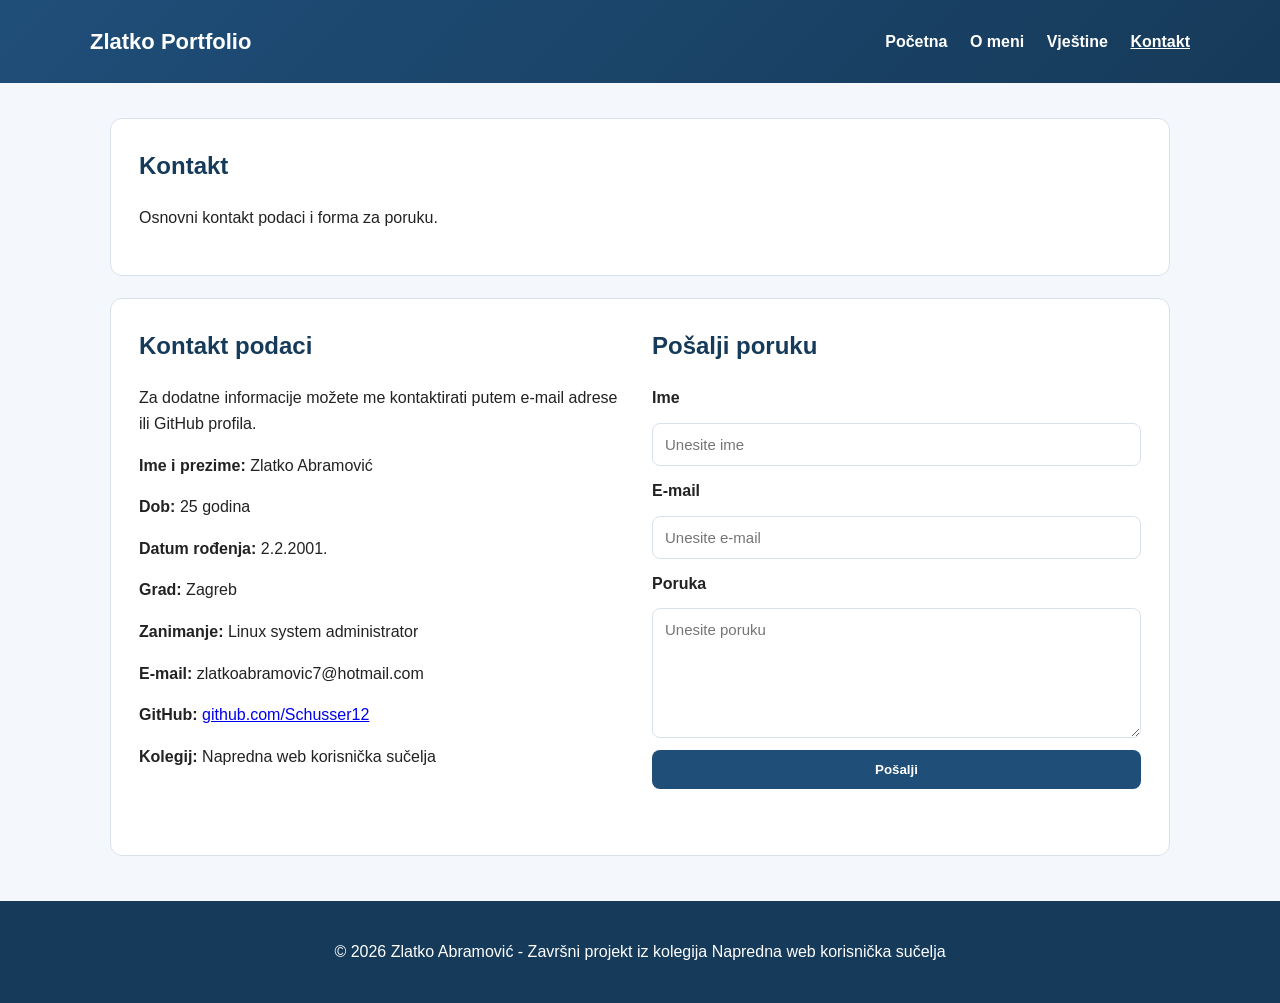
==== kontakt.html @ f06bba99 "Add files via upload Dodani fajlovi za NWKS portfolio" ====
<!DOCTYPE html>
<html lang="hr">
<head>
  <meta charset="UTF-8">
  <meta name="description" content="Kontakt stranica osobnog portfolija.">
  <meta name="viewport" content="width=device-width, initial-scale=1.0">
  <title>Kontakt - Zlatko Abramović</title>
  <link rel="stylesheet" href="style.css">
</head>
<body>
<header>
  <div class="navbar">
    <div class="logo">Zlatko Portfolio</div>
    <nav>
      <a href="index.html" class="">Početna</a>
<a href="o-meni.html" class="">O meni</a>
<a href="vjestine.html" class="">Vještine</a>
<a href="kontakt.html" class="active">Kontakt</a>
    </nav>
  </div>
  
</header>


<main>
  <section class="page-title">
    <h1>Kontakt</h1>
    <p>Osnovni kontakt podaci i forma za poruku.</p>
  </section>

  <section class="section contact-box">
    <div>
      <h2>Kontakt podaci</h2>
      <p>Za dodatne informacije možete me kontaktirati putem e-mail adrese ili GitHub profila.</p>
      <p><strong>Ime i prezime:</strong> Zlatko Abramović</p>
      <p><strong>Dob:</strong> 25 godina</p>
      <p><strong>Datum rođenja:</strong> 2.2.2001.</p>
      <p><strong>Grad:</strong> Zagreb</p>
      <p><strong>Zanimanje:</strong> Linux system administrator</p>
      <p><strong>E-mail:</strong> zlatkoabramovic7@hotmail.com</p>
      <p><strong>GitHub:</strong> <a href="https://github.com/Schusser12" target="_blank">github.com/Schusser12</a></p>
      <p><strong>Kolegij:</strong> Napredna web korisnička sučelja</p>
    </div>

    <div>
      <h2>Pošalji poruku</h2>
      <form id="contactForm">
        <label for="name">Ime</label>
        <input type="text" id="name" name="name" placeholder="Unesite ime" required>

        <label for="email">E-mail</label>
        <input type="email" id="email" name="email" placeholder="Unesite e-mail" required>

        <label for="message">Poruka</label>
        <textarea id="message" name="message" placeholder="Unesite poruku" required></textarea>

        <button type="submit">Pošalji</button>
        <p id="formMessage"></p>
      </form>
    </div>
  </section>
</main>

<footer>
  <p>© 2026 Zlatko Abramović - Završni projekt iz kolegija Napredna web korisnička sučelja</p>
</footer>

<script src="script.js"></script>
</body>
</html>
---- style.css ----
:root {
  --primary: #1f4e79;
  --primary-dark: #163a59;
  --accent: #2f80ed;
  --background: #f4f7fb;
  --text: #222;
  --muted: #666;
  --white: #fff;
  --border: #d9e2ec;
}

* { box-sizing: border-box; }

body {
  margin: 0;
  font-family: Arial, Helvetica, sans-serif;
  background-color: var(--background);
  color: var(--text);
  line-height: 1.6;
}

header {
  background: linear-gradient(135deg, var(--primary), var(--primary-dark));
  color: var(--white);
  padding: 24px 20px;
}

.navbar {
  max-width: 1100px;
  margin: 0 auto;
  display: flex;
  justify-content: space-between;
  align-items: center;
  gap: 20px;
}

.logo {
  font-size: 22px;
  font-weight: bold;
}

nav a {
  color: var(--white);
  text-decoration: none;
  margin-left: 18px;
  font-weight: bold;
}

nav a:hover, nav a.active { text-decoration: underline; }

.hero {
  max-width: 1100px;
  margin: 0 auto;
  padding: 60px 20px 55px;
  display: grid;
  grid-template-columns: 190px 1fr;
  gap: 30px;
  align-items: center;
}

.profile-photo {
  width: 175px;
  height: 175px;
  object-fit: cover;
  border-radius: 50%;
  border: 5px solid rgba(255, 255, 255, 0.85);
  box-shadow: 0 8px 24px rgba(0, 0, 0, 0.25);
}

.hero h1 {
  font-size: 44px;
  margin: 0 0 10px;
}

.hero p {
  font-size: 20px;
  max-width: 800px;
  margin: 0 0 22px;
}

.button {
  display: inline-block;
  background-color: var(--white);
  color: var(--primary-dark);
  padding: 12px 22px;
  border-radius: 8px;
  text-decoration: none;
  font-weight: bold;
}

main {
  max-width: 1100px;
  margin: 35px auto;
  padding: 0 20px;
}

.page-title, .section {
  background-color: var(--white);
  padding: 28px;
  border-radius: 12px;
  border: 1px solid var(--border);
  margin-bottom: 22px;
}

.page-title h1, .section h2, .card h3, .work-item h3 {
  margin-top: 0;
  color: var(--primary-dark);
}

.about-layout {
  display: grid;
  grid-template-columns: 220px 1fr;
  gap: 26px;
  align-items: start;
}

.about-photo {
  width: 220px;
  max-width: 100%;
  border-radius: 14px;
  border: 1px solid var(--border);
  box-shadow: 0 3px 12px rgba(0, 0, 0, 0.10);
}

.cards {
  display: grid;
  grid-template-columns: repeat(3, 1fr);
  gap: 18px;
  margin-top: 20px;
}

.card {
  background-color: var(--white);
  border: 1px solid var(--border);
  border-radius: 12px;
  padding: 22px;
  box-shadow: 0 3px 10px rgba(0, 0, 0, 0.06);
}

.card p { color: var(--muted); }

.badge {
  display: inline-block;
  background-color: #e8f1fb;
  color: var(--primary-dark);
  padding: 6px 10px;
  border-radius: 20px;
  font-size: 14px;
  margin: 4px 5px 4px 0;
}

.work-list {
  display: grid;
  grid-template-columns: 1fr 1fr;
  gap: 18px;
}

.work-item {
  background-color: #f8fafc;
  border-left: 5px solid var(--accent);
  padding: 18px;
  border-radius: 8px;
}

.github-box {
  background-color: #eef6ff;
  border: 1px solid #c9e1ff;
  border-radius: 10px;
  padding: 18px;
  margin-top: 18px;
}

.github-box a {
  color: var(--primary-dark);
  font-weight: bold;
}

.contact-box {
  display: grid;
  grid-template-columns: 1fr 1fr;
  gap: 24px;
}

form {
  display: flex;
  flex-direction: column;
  gap: 12px;
}

label { font-weight: bold; }

input, textarea {
  width: 100%;
  padding: 12px;
  border: 1px solid var(--border);
  border-radius: 8px;
  font-family: inherit;
  font-size: 15px;
}

textarea {
  min-height: 130px;
  resize: vertical;
}

button {
  background-color: var(--primary);
  color: var(--white);
  border: none;
  border-radius: 8px;
  padding: 12px 18px;
  font-weight: bold;
  cursor: pointer;
}

button:hover { background-color: var(--primary-dark); }

#formMessage {
  margin-top: 10px;
  font-weight: bold;
  color: var(--primary-dark);
}

footer {
  background-color: var(--primary-dark);
  color: var(--white);
  text-align: center;
  padding: 22px;
  margin-top: 45px;
}

@media (max-width: 800px) {
  .navbar {
    flex-direction: column;
    align-items: flex-start;
  }

  nav a {
    display: inline-block;
    margin: 6px 12px 0 0;
  }

  .hero {
    grid-template-columns: 1fr;
    text-align: center;
  }

  .profile-photo {
    margin: 0 auto;
  }

  .hero h1 { font-size: 34px; }

  .cards, .work-list, .contact-box, .about-layout {
    grid-template-columns: 1fr;
  }
}
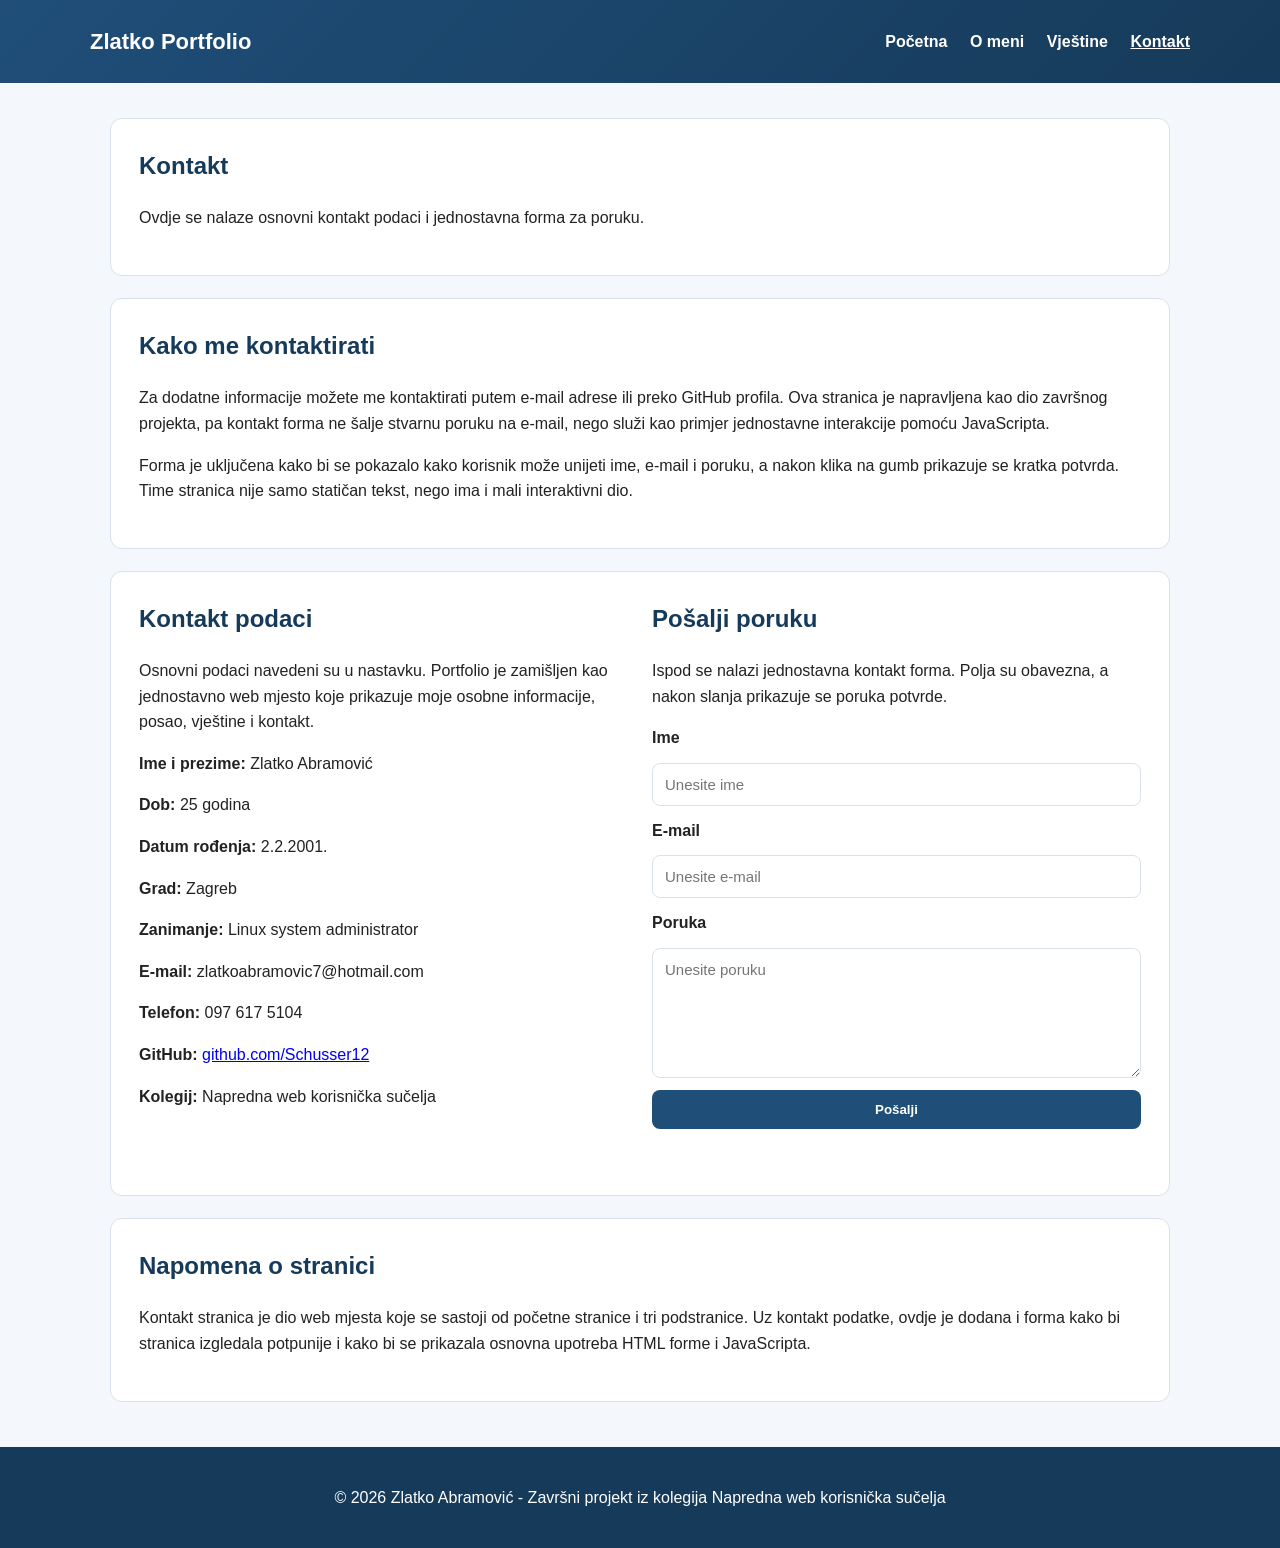
==== commit e15fa975: "Add files via upload" ====
--- a/kontakt.html
+++ b/kontakt.html
@@ -7,43 +7,73 @@
   <title>Kontakt - Zlatko Abramović</title>
   <link rel="stylesheet" href="style.css">
 </head>
+
 <body>
 <header>
   <div class="navbar">
     <div class="logo">Zlatko Portfolio</div>
+
     <nav>
-      <a href="index.html" class="">Početna</a>
-<a href="o-meni.html" class="">O meni</a>
-<a href="vjestine.html" class="">Vještine</a>
-<a href="kontakt.html" class="active">Kontakt</a>
+      <a href="index.html">Početna</a>
+      <a href="o-meni.html">O meni</a>
+      <a href="vjestine.html">Vještine</a>
+      <a href="kontakt.html" class="active">Kontakt</a>
     </nav>
   </div>
-  
 </header>
-
 
 <main>
   <section class="page-title">
     <h1>Kontakt</h1>
-    <p>Osnovni kontakt podaci i forma za poruku.</p>
+    <p>
+      Ovdje se nalaze osnovni kontakt podaci i jednostavna forma za poruku.
+    </p>
+  </section>
+
+  <section class="section">
+    <h2>Kako me kontaktirati</h2>
+
+    <p>
+      Za dodatne informacije možete me kontaktirati putem e-mail adrese ili preko GitHub profila.
+      Ova stranica je napravljena kao dio završnog projekta, pa kontakt forma ne šalje stvarnu
+      poruku na e-mail, nego služi kao primjer jednostavne interakcije pomoću JavaScripta.
+    </p>
+
+    <p>
+      Forma je uključena kako bi se pokazalo kako korisnik može unijeti ime, e-mail i poruku,
+      a nakon klika na gumb prikazuje se kratka potvrda. Time stranica nije samo statičan tekst,
+      nego ima i mali interaktivni dio.
+    </p>
   </section>
 
   <section class="section contact-box">
     <div>
       <h2>Kontakt podaci</h2>
-      <p>Za dodatne informacije možete me kontaktirati putem e-mail adrese ili GitHub profila.</p>
+
+      <p>
+        Osnovni podaci navedeni su u nastavku. Portfolio je zamišljen kao jednostavno web mjesto
+        koje prikazuje moje osobne informacije, posao, vještine i kontakt.
+      </p>
+
       <p><strong>Ime i prezime:</strong> Zlatko Abramović</p>
       <p><strong>Dob:</strong> 25 godina</p>
       <p><strong>Datum rođenja:</strong> 2.2.2001.</p>
       <p><strong>Grad:</strong> Zagreb</p>
       <p><strong>Zanimanje:</strong> Linux system administrator</p>
       <p><strong>E-mail:</strong> zlatkoabramovic7@hotmail.com</p>
+	  <p><strong>Telefon:</strong> 097 617 5104</p>
       <p><strong>GitHub:</strong> <a href="https://github.com/Schusser12" target="_blank">github.com/Schusser12</a></p>
       <p><strong>Kolegij:</strong> Napredna web korisnička sučelja</p>
     </div>
 
     <div>
       <h2>Pošalji poruku</h2>
+
+      <p>
+        Ispod se nalazi jednostavna kontakt forma. Polja su obavezna, a nakon slanja prikazuje se
+        poruka potvrde.
+      </p>
+
       <form id="contactForm">
         <label for="name">Ime</label>
         <input type="text" id="name" name="name" placeholder="Unesite ime" required>
@@ -59,6 +89,17 @@
       </form>
     </div>
   </section>
+
+  <section class="section">
+    <h2>Napomena o stranici</h2>
+
+    <p>
+      Kontakt stranica je dio web mjesta koje se sastoji od početne stranice i tri podstranice.
+      Uz kontakt podatke, ovdje je dodana i forma kako bi stranica izgledala potpunije i kako bi
+      se prikazala osnovna upotreba HTML forme i JavaScripta.
+    </p>
+
+  </section>
 </main>
 
 <footer>
@@ -67,4 +108,4 @@
 
 <script src="script.js"></script>
 </body>
-</html>
+</html>
--- a/style.css
+++ b/style.css
@@ -255,3 +255,56 @@
     grid-template-columns: 1fr;
   }
 }
+
+.terminal-section {
+  display: grid;
+  grid-template-columns: 1.2fr 1fr;
+  gap: 24px;
+  align-items: center;
+}
+
+.terminal-card {
+  background-color: #111827;
+  color: #d1d5db;
+  border-radius: 12px;
+  overflow: hidden;
+  box-shadow: 0 6px 18px rgba(0, 0, 0, 0.18);
+  font-family: Consolas, "Courier New", monospace;
+}
+
+.terminal-top {
+  background-color: #1f2937;
+  padding: 12px;
+}
+
+.terminal-top span {
+  display: inline-block;
+  width: 11px;
+  height: 11px;
+  background-color: #9ca3af;
+  border-radius: 50%;
+  margin-right: 6px;
+}
+
+.terminal-body {
+  padding: 18px;
+}
+
+.terminal-body p {
+  margin: 8px 0;
+}
+
+.terminal-body span {
+  color: #60a5fa;
+  font-weight: bold;
+}
+
+.terminal-ok {
+  color: #86efac;
+}
+
+@media (max-width: 800px) {
+  .terminal-section {
+    grid-template-columns: 1fr;
+  }
+}
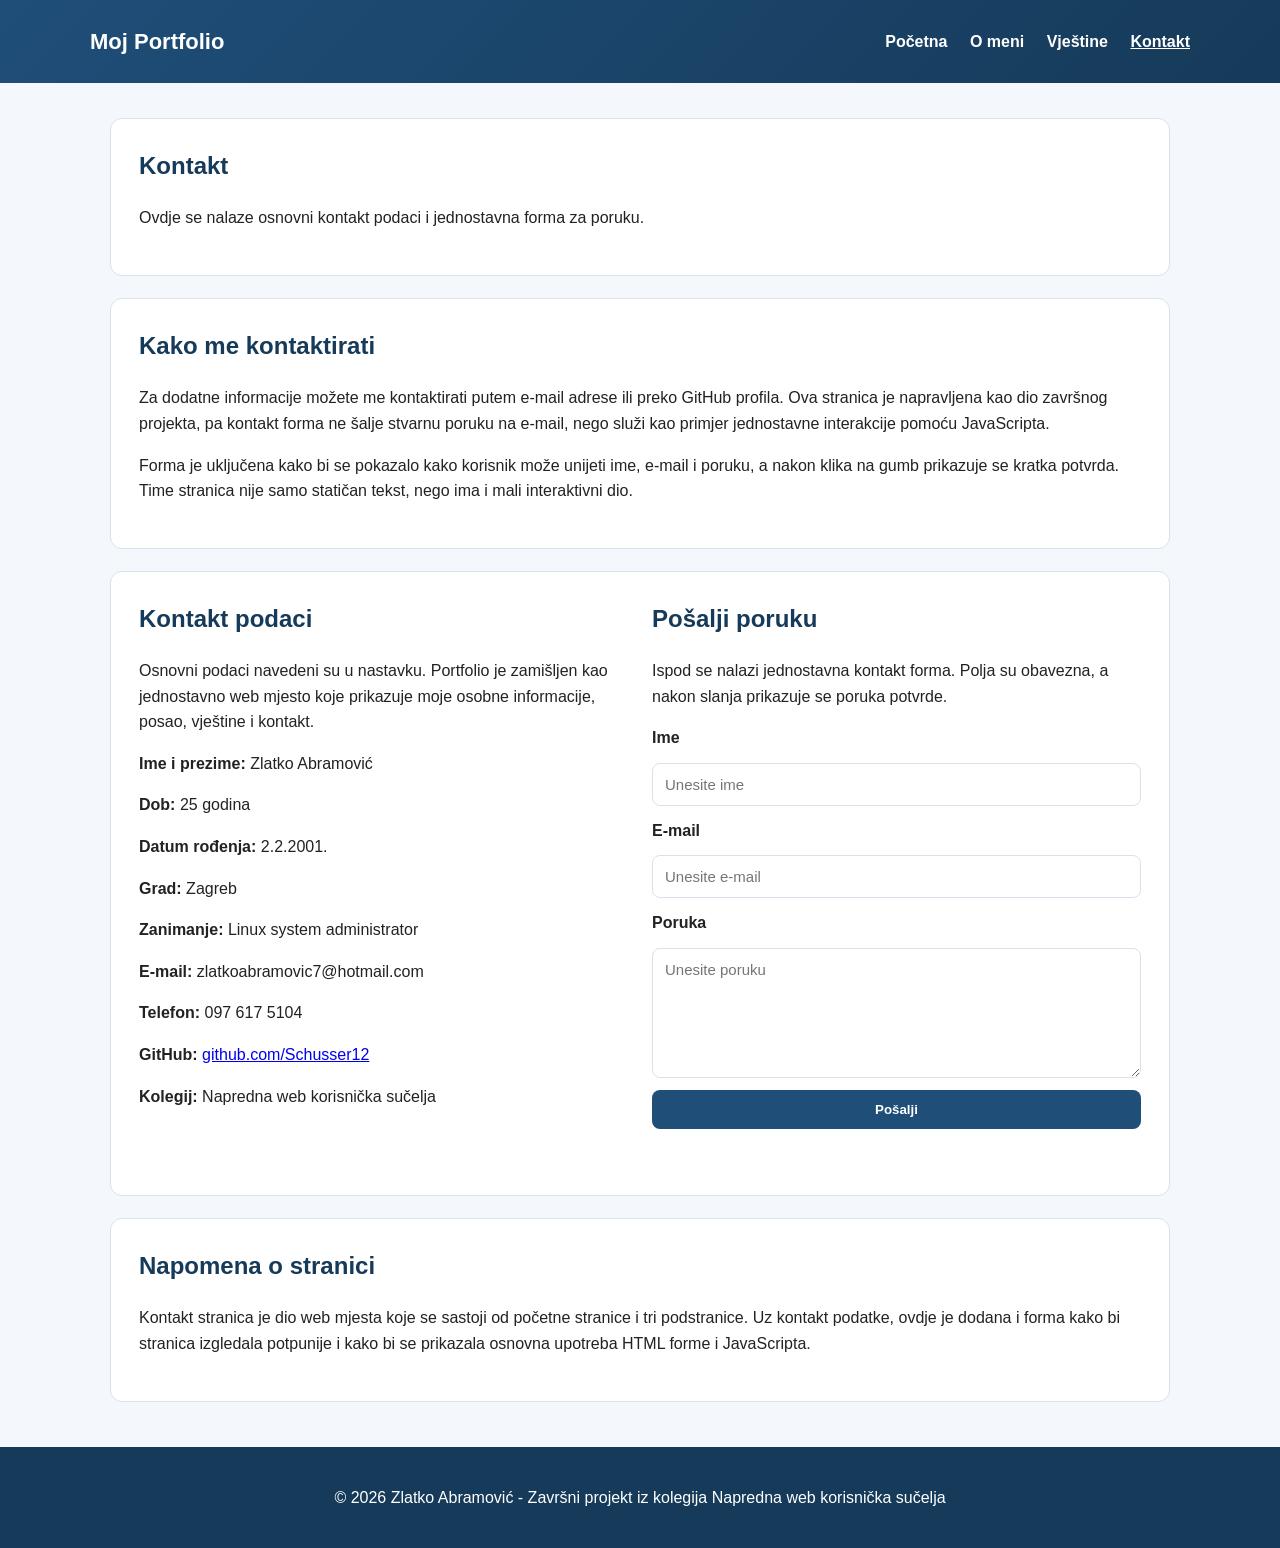
==== commit 9935cfee: "Update logo text in kontakt.html" ====
--- a/kontakt.html
+++ b/kontakt.html
@@ -11,7 +11,7 @@
 <body>
 <header>
   <div class="navbar">
-    <div class="logo">Zlatko Portfolio</div>
+    <div class="logo">Moj Portfolio</div>
 
     <nav>
       <a href="index.html">Početna</a>
@@ -108,4 +108,4 @@
 
 <script src="script.js"></script>
 </body>
-</html>+</html>
